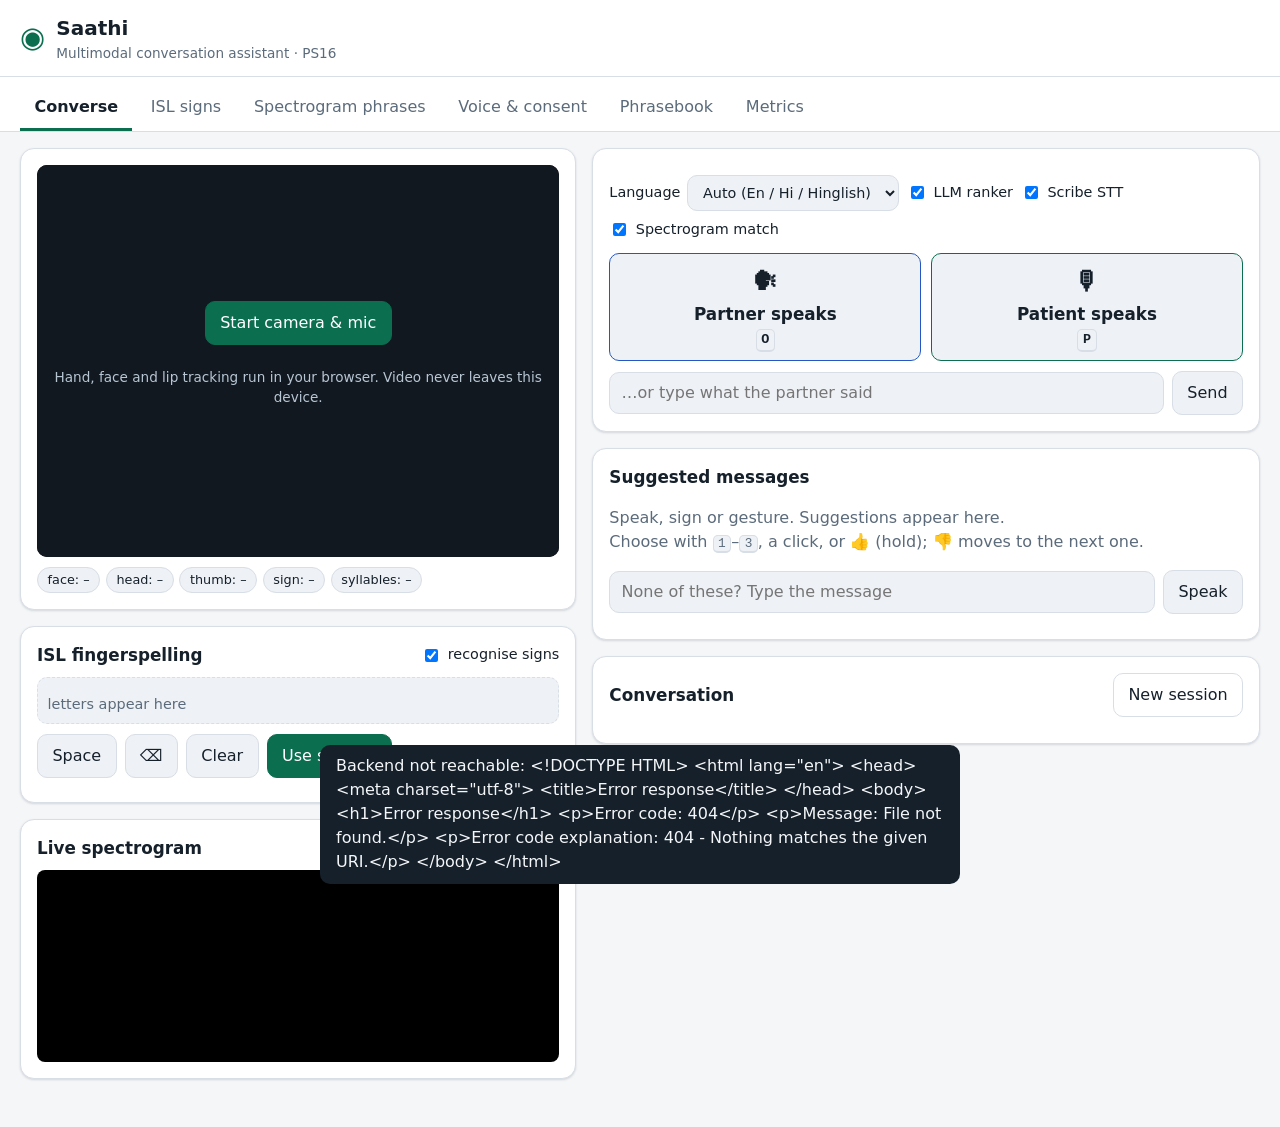
==== frontend/index.html @ 694f5df3 "Saathi: PS16 multimodal conversation assistant prototype FastAPI backend (Scribe STT, spectrogram DT" ====
<!doctype html>
<html lang="en">
<head>
  <meta charset="utf-8">
  <meta name="viewport" content="width=device-width, initial-scale=1">
  <title>Saathi Voice Assistant</title>
  <link rel="stylesheet" href="styles.css">
</head>
<body>
<header class="topbar">
  <div class="brand">
    <span class="logo" aria-hidden="true">◉</span>
    <div>
      <h1>Saathi</h1>
      <p class="sub">Multimodal conversation assistant · PS16</p>
    </div>
  </div>
  <div class="status" id="status" aria-live="polite"></div>
</header>

<nav class="tabs" role="tablist">
  <button role="tab" data-tab="converse" class="active">Converse</button>
  <button role="tab" data-tab="signs">ISL signs</button>
  <button role="tab" data-tab="spectro">Spectrogram phrases</button>
  <button role="tab" data-tab="voice">Voice &amp; consent</button>
  <button role="tab" data-tab="phrases">Phrasebook</button>
  <button role="tab" data-tab="metrics">Metrics</button>
</nav>

<main>
  <!-- ============================== CONVERSE -->
  <section id="tab-converse" class="tab active">
    <div class="grid-converse">
      <div class="col">
        <div class="card camera-card">
          <div class="camera-wrap">
            <video id="video" playsinline muted></video>
            <canvas id="overlay"></canvas>
            <div class="camera-off" id="cameraOff">
              <button id="startCamera" class="btn primary">Start camera &amp; mic</button>
              <p class="hint">Hand, face and lip tracking run in your browser. Video never leaves this device.</p>
            </div>
          </div>
          <div class="cue-row" id="cueRow">
            <span class="chip" id="cueExpr">face: –</span>
            <span class="chip" id="cueHead">head: –</span>
            <span class="chip" id="cueThumb">thumb: –</span>
            <span class="chip" id="cueSign">sign: –</span>
            <span class="chip" id="cueSyl">syllables: –</span>
          </div>
        </div>

        <div class="card">
          <div class="card-head">
            <h3>ISL fingerspelling</h3>
            <label class="switch"><input type="checkbox" id="signEnabled" checked> recognise signs</label>
          </div>
          <div class="spell" id="spellBuffer" aria-live="polite"></div>
          <div class="row wrap">
            <button class="btn" id="spellSpace">Space</button>
            <button class="btn" id="spellBack">⌫</button>
            <button class="btn" id="spellClear">Clear</button>
            <button class="btn primary" id="spellSend">Use signs →</button>
          </div>
          <div class="chips" id="signPhrases"></div>
        </div>

        <div class="card">
          <div class="card-head"><h3>Live spectrogram</h3><span class="hint">short-time FFT of the microphone</span></div>
          <canvas id="liveSpec" class="spec" height="110"></canvas>
          <div class="spec-compare" id="specCompare" hidden>
            <div><span class="hint">this utterance</span><canvas id="specInput" class="spec small" height="70"></canvas></div>
            <div><span class="hint" id="specMatchLabel">best template</span><canvas id="specMatch" class="spec small" height="70"></canvas></div>
          </div>
        </div>
      </div>

      <div class="col">
        <div class="card controls">
          <div class="row wrap">
            <label>Language
              <select id="language">
                <option value="auto">Auto (En / Hi / Hinglish)</option>
                <option value="eng">English</option>
                <option value="hin">Hindi</option>
              </select>
            </label>
            <label class="switch"><input type="checkbox" id="useLLM" checked> LLM ranker</label>
            <label class="switch"><input type="checkbox" id="useScribe" checked> Scribe STT</label>
            <label class="switch"><input type="checkbox" id="useSpectro" checked> Spectrogram match</label>
          </div>
          <div class="talk-buttons">
            <button class="btn talk partner" id="partnerBtn" aria-pressed="false">
              <span class="big">🗣</span> Partner speaks <kbd>O</kbd></button>
            <button class="btn talk patient" id="patientBtn" aria-pressed="false">
              <span class="big">🎙</span> Patient speaks <kbd>P</kbd></button>
          </div>
          <form class="row" id="partnerTextForm">
            <input id="partnerText" placeholder="…or type what the partner said" autocomplete="off">
            <button class="btn">Send</button>
          </form>
        </div>

        <div class="card">
          <div class="card-head">
            <h3>Suggested messages</h3>
            <span class="hint" id="rankerInfo"></span>
          </div>
          <div id="candidates" class="candidates" aria-live="polite">
            <p class="empty">Speak, sign or gesture. Suggestions appear here.<br>
              Choose with <kbd>1</kbd>–<kbd>3</kbd>, a click, or 👍 (hold); 👎 moves to the next one.</p>
          </div>
          <form class="row" id="customForm">
            <input id="customText" placeholder="None of these? Type the message" autocomplete="off">
            <button class="btn">Speak</button>
          </form>
          <div class="latency" id="latency"></div>
        </div>

        <div class="card">
          <div class="card-head"><h3>Conversation</h3><button class="btn ghost" id="newSession">New session</button></div>
          <ol class="chat" id="chat"></ol>
        </div>
      </div>
    </div>
  </section>

  <!-- ============================== SIGNS -->
  <section id="tab-signs" class="tab">
    <div class="grid-2">
      <div class="card">
        <h3>Train Indian Sign Language signs</h3>
        <p class="hint">Static ISL letters (A–Z) and digits, single phrase signs, and control signs
          (SPACE, DEL, SEND). Hold the sign steady in front of the camera; we capture about 40 frames of hand-landmark
          features. Record each sign 2–3 times, ideally with slightly different angles. Many ISL letters use both hands,
          and both are captured.</p>
        <div class="row wrap">
          <label>Type
            <select id="signKind">
              <option value="letter">Letter / digit</option>
              <option value="phrase">Phrase sign</option>
              <option value="control">Control (SPACE / DEL / SEND)</option>
            </select>
          </label>
          <label id="signLabelWrap">Sign <select id="signLabel"></select></label>
        </div>
        <div class="row">
          <button class="btn primary" id="recordSign">Record sign (3 s countdown)</button>
          <span id="signRecStatus" class="hint"></span>
        </div>
        <div class="live-pred">Live prediction: <strong id="livePred">–</strong></div>
        <p class="hint">The camera is shared with the Converse tab. Start it there first.</p>
      </div>
      <div class="card">
        <div class="card-head"><h3>Trained signs</h3><span class="hint" id="signCount"></span></div>
        <table class="table" id="signTable"><thead><tr><th>Sign</th><th>Type</th><th>Samples</th><th></th></tr></thead><tbody></tbody></table>
      </div>
    </div>
  </section>

  <!-- ============================== SPECTROGRAM PHRASES -->
  <section id="tab-spectro" class="tab">
    <div class="grid-2">
      <div class="card">
        <h3>Enroll the patient's own pronunciations</h3>
        <p class="hint">Each recording becomes a spectrogram template (log-mel to MFCC). Live speech is matched with
          dynamic time warping, which works even when speech is slurred, provided it is <em>consistent</em>. Record each
          phrase 3 times. This runs locally and costs no ElevenLabs credits.</p>
        <label>Phrase <select id="tmplPhrase"></select></label>
        <div class="row">
          <button class="btn primary" id="tmplRecord" aria-pressed="false">● Record</button>
          <button class="btn" id="tmplTest" aria-pressed="false">Test match</button>
        </div>
        <canvas id="tmplSpec" class="spec" height="90"></canvas>
        <div id="tmplResult" class="hint"></div>
      </div>
      <div class="card">
        <h3>Templates</h3>
        <table class="table" id="tmplTable"><thead><tr><th>Phrase</th><th>Lang</th><th>Recordings</th></tr></thead><tbody></tbody></table>
      </div>
    </div>
  </section>

  <!-- ============================== VOICE & CONSENT -->
  <section id="tab-voice" class="tab">
    <div class="grid-2">
      <div class="card">
        <h3>Voice</h3>
        <p>Current voice: <code id="currentVoice">–</code></p>
        <div id="voiceList"></div>
        <h4>Design a voice (no recordings needed, works on the free tier)</h4>
        <form id="designForm" class="stack">
          <textarea id="designDesc" rows="3" placeholder="e.g. Warm, calm Indian English male voice, late 50s, slightly slow pace, gentle tone"></textarea>
          <button class="btn primary">Generate previews</button>
        </form>
        <div id="designPreviews" class="stack"></div>
      </div>
      <div class="card">
        <h3>Consent for voice cloning</h3>
        <p class="hint">Cloning needs an active consent record from the voice owner or their guardian. Revoking consent
          deletes the cloned voice and its cached audio. Instant voice cloning needs a paid ElevenLabs plan.</p>
        <form id="consentForm" class="stack">
          <input id="cOwner" placeholder="Voice owner (whose voice)" required>
          <input id="cSigner" placeholder="Signer's full name" required>
          <select id="cRel">
            <option value="self">Signer is the voice owner</option>
            <option value="guardian">Guardian</option>
            <option value="legal representative">Legal representative</option>
            <option value="caregiver">Caregiver</option>
          </select>
          <input id="cPurpose" value="assistive communication in this app" required>
          <blockquote id="cStatement" class="statement"></blockquote>
          <input id="cSignature" placeholder="Type your full name to sign" required>
          <label class="switch"><input type="checkbox" id="cAgree"> I have read and agree to the statement above</label>
          <button class="btn primary">Record consent</button>
        </form>
        <h4>Consent records</h4>
        <div id="consentList"></div>
        <h4>Clone a consented voice</h4>
        <form id="cloneForm" class="stack">
          <select id="cloneConsent"></select>
          <input id="cloneName" placeholder="Voice name" required>
          <input id="cloneFiles" type="file" accept="audio/*" multiple required>
          <button class="btn">Clone voice</button>
        </form>
        <h4>Audit log</h4>
        <ol class="audit" id="auditLog"></ol>
      </div>
    </div>
  </section>

  <!-- ============================== PHRASEBOOK -->
  <section id="tab-phrases" class="tab">
    <div class="card">
      <div class="card-head">
        <h3>Phrasebook</h3>
        <button class="btn" id="precache">Pre-generate audio for all phrases</button>
      </div>
      <p class="hint" id="precacheInfo">Audio is generated once per phrase and voice, then stored in the database. Replays cost no credits.</p>
      <form id="phraseForm" class="row wrap">
        <input id="pText" placeholder="Phrase text" required>
        <select id="pLang"><option value="en">English</option><option value="hi">Hindi</option><option value="mixed">Hinglish</option></select>
        <input id="pCat" placeholder="category" value="general">
        <input id="pAliases" placeholder="aliases, comma separated">
        <input id="pKeywords" placeholder="context keywords, comma separated">
        <label class="switch"><input type="checkbox" id="pEmergency"> emergency</label>
        <button class="btn primary">Add</button>
      </form>
      <table class="table" id="phraseTable"><thead><tr><th>Phrase</th><th>Lang</th><th>Category</th><th>Used</th><th></th></tr></thead><tbody></tbody></table>
    </div>
  </section>

  <!-- ============================== METRICS -->
  <section id="tab-metrics" class="tab">
    <div class="grid-2">
      <div class="card"><h3>Latency (ms)</h3><div id="mLatency"></div><p class="hint">Target: under 2000 ms from the end of speech to audio.</p></div>
      <div class="card"><h3>Confirmation effort</h3><div id="mEffort"></div></div>
      <div class="card"><h3>Cache</h3><div id="mCache"></div></div>
      <div class="card"><h3>ElevenLabs usage (last 30 days)</h3><div id="mCredits"></div>
        <p class="hint">Free tier: about 10k credits a month and 2 concurrent requests. Check current numbers on the ElevenLabs pricing page.</p></div>
    </div>
  </section>
</main>

<div class="toast" id="toast" role="status"></div>
<script type="module" src="js/app.js"></script>
</body>
</html>
---- frontend/styles.css ----
:root {
  --bg: #f4f6f8;
  --surface: #ffffff;
  --surface-2: #eef1f5;
  --text: #15202b;
  --muted: #5b6b7b;
  --border: #d8dee6;
  --accent: #0b6e4f;
  --accent-2: #12916a;
  --partner: #2457c5;
  --patient: #0b6e4f;
  --danger: #b42318;
  --warn: #b54708;
  --focus: #f5b301;
  --radius: 14px;
  --shadow: 0 1px 2px rgba(16, 24, 40, .06), 0 1px 3px rgba(16, 24, 40, .08);
}
@media (prefers-color-scheme: dark) {
  :root {
    --bg: #0f141a; --surface: #171e26; --surface-2: #1f2832; --text: #e7edf3; --muted: #9aabbc;
    --border: #2b3643; --accent: #34c38f; --accent-2: #4ad6a3; --partner: #6d9bff; --patient: #34c38f;
    --danger: #ff6b5e; --warn: #f7a145; --shadow: none;
  }
}
* { box-sizing: border-box; }
[hidden] { display: none !important; }
body {
  margin: 0; background: var(--bg); color: var(--text);
  font: 16px/1.5 system-ui, -apple-system, "Segoe UI", Roboto, "Noto Sans", "Noto Sans Devanagari", sans-serif;
}
h1, h3, h4 { margin: 0; }
h3 { font-size: 1.05rem; }
h4 { margin: 1.2rem 0 .5rem; font-size: .95rem; }
code { font-size: .85em; }
kbd { border: 1px solid var(--border); border-bottom-width: 2px; border-radius: 5px; padding: 0 .35em; font-size: .8em; background: var(--surface-2); }
:focus-visible { outline: 3px solid var(--focus); outline-offset: 2px; }

.topbar { display: flex; justify-content: space-between; align-items: center; gap: 1rem; padding: .8rem 1.25rem;
  background: var(--surface); border-bottom: 1px solid var(--border); flex-wrap: wrap; }
.brand { display: flex; gap: .7rem; align-items: center; }
.logo { font-size: 1.8rem; color: var(--accent); }
.brand h1 { font-size: 1.25rem; }
.sub { margin: 0; color: var(--muted); font-size: .85rem; }
.status { display: flex; gap: .4rem; flex-wrap: wrap; }

.tabs { display: flex; gap: .25rem; padding: .5rem 1.25rem 0; overflow-x: auto; background: var(--surface); border-bottom: 1px solid var(--border); }
.tabs button { border: 0; background: none; color: var(--muted); padding: .6rem .9rem; font: inherit; cursor: pointer;
  border-bottom: 3px solid transparent; white-space: nowrap; }
.tabs button.active { color: var(--text); border-bottom-color: var(--accent); font-weight: 600; }

main { padding: 1rem 1.25rem 3rem; max-width: 1400px; margin: 0 auto; }
.tab { display: none; }
.tab.active { display: block; }
.grid-converse { display: grid; grid-template-columns: minmax(0, 5fr) minmax(0, 6fr); gap: 1rem; }
.grid-2 { display: grid; grid-template-columns: repeat(2, minmax(0, 1fr)); gap: 1rem; }
@media (max-width: 900px) { .grid-converse, .grid-2 { grid-template-columns: 1fr; } }
.col { display: flex; flex-direction: column; gap: 1rem; min-width: 0; }

.card { background: var(--surface); border: 1px solid var(--border); border-radius: var(--radius); padding: 1rem; box-shadow: var(--shadow); }
.card-head { display: flex; justify-content: space-between; align-items: center; gap: .5rem; margin-bottom: .6rem; flex-wrap: wrap; }
.hint { color: var(--muted); font-size: .85rem; }
.row { display: flex; gap: .5rem; align-items: center; margin-top: .6rem; }
.row.wrap { flex-wrap: wrap; }
.stack { display: flex; flex-direction: column; gap: .5rem; }
label { display: inline-flex; gap: .4rem; align-items: center; font-size: .9rem; }

input, select, textarea { font: inherit; color: var(--text); background: var(--surface-2); border: 1px solid var(--border);
  border-radius: 10px; padding: .5rem .7rem; min-width: 0; }
.row input { flex: 1; }
textarea { width: 100%; resize: vertical; }

.btn { font: inherit; border: 1px solid var(--border); background: var(--surface-2); color: var(--text); border-radius: 10px;
  padding: .5rem .9rem; cursor: pointer; min-height: 44px; }
.btn:hover { filter: brightness(.97); }
.btn.primary { background: var(--accent); border-color: var(--accent); color: #fff; }
.btn.ghost { background: none; }
.btn.danger { color: var(--danger); }
.btn[disabled] { opacity: .5; cursor: not-allowed; }
.btn[aria-pressed="true"] { outline: 3px solid var(--danger); animation: pulse 1.2s infinite; }
@keyframes pulse { 50% { outline-color: transparent; } }

.chip { display: inline-flex; align-items: center; gap: .3rem; font-size: .8rem; padding: .15rem .6rem; border-radius: 999px;
  background: var(--surface-2); border: 1px solid var(--border); white-space: nowrap; }
.chip.on { background: color-mix(in srgb, var(--accent) 18%, transparent); border-color: var(--accent); }
.chip.off { color: var(--warn); border-color: var(--warn); }
.chip.danger { color: var(--danger); border-color: var(--danger); }
.chips { display: flex; gap: .35rem; flex-wrap: wrap; margin-top: .5rem; }

.camera-wrap { position: relative; aspect-ratio: 4 / 3; background: #000; border-radius: 10px; overflow: hidden; }
.camera-wrap video, .camera-wrap canvas { position: absolute; inset: 0; width: 100%; height: 100%; object-fit: cover; transform: scaleX(-1); }
.camera-off { position: absolute; inset: 0; display: flex; flex-direction: column; align-items: center; justify-content: center;
  gap: .5rem; padding: 1rem; text-align: center; color: #dfe7ef; background: #111820; }
.camera-off .hint { color: #b8c6d4; }
.cue-row { display: flex; gap: .35rem; flex-wrap: wrap; margin-top: .6rem; }

.spell { min-height: 2.6rem; font-size: 1.6rem; letter-spacing: .15em; font-weight: 600; padding: .2rem .6rem;
  border-radius: 10px; background: var(--surface-2); border: 1px dashed var(--border); word-break: break-all; }
.spell:empty::before { content: "letters appear here"; letter-spacing: normal; font-size: .9rem; font-weight: 400; color: var(--muted); }

.spec { width: 100%; background: #000; border-radius: 8px; display: block; }
.spec.small { height: 70px; }
.spec-compare { display: grid; grid-template-columns: 1fr 1fr; gap: .5rem; margin-top: .5rem; }

.talk-buttons { display: grid; grid-template-columns: 1fr 1fr; gap: .6rem; margin-top: .8rem; }
.btn.talk { min-height: 84px; font-size: 1.05rem; font-weight: 600; display: flex; flex-direction: column; align-items: center; justify-content: center; gap: .1rem; }
.btn.talk .big { font-size: 1.6rem; }
.btn.talk.partner { border-color: var(--partner); }
.btn.talk.patient { border-color: var(--patient); }

.candidates { display: flex; flex-direction: column; gap: .6rem; }
.cand { text-align: left; width: 100%; display: grid; grid-template-columns: auto 1fr auto; gap: .3rem .8rem; align-items: center;
  padding: .9rem 1rem; border-radius: 12px; border: 2px solid var(--border); background: var(--surface-2); cursor: pointer; font: inherit; color: var(--text); }
.cand.selected { border-color: var(--accent); background: color-mix(in srgb, var(--accent) 12%, var(--surface)); }
.cand .num { font-weight: 700; font-size: 1.1rem; color: var(--muted); }
.cand .text { font-size: 1.25rem; font-weight: 600; }
.cand .conf { font-variant-numeric: tabular-nums; color: var(--muted); }
.cand .meta { grid-column: 2 / 4; display: flex; gap: .3rem; flex-wrap: wrap; }
.cand .bar { grid-column: 1 / 4; height: 4px; border-radius: 4px; background: var(--border); overflow: hidden; }
.cand .bar i { display: block; height: 100%; background: var(--accent); }
.cand .why { grid-column: 2 / 4; font-size: .8rem; color: var(--muted); }
.cand.emergency { border-color: var(--danger); }
.empty { color: var(--muted); margin: .4rem 0; }
.latency { display: flex; gap: .35rem; flex-wrap: wrap; margin-top: .6rem; font-variant-numeric: tabular-nums; }

.chat { list-style: none; padding: 0; margin: 0; display: flex; flex-direction: column; gap: .4rem; max-height: 320px; overflow-y: auto; }
.chat li { padding: .5rem .8rem; border-radius: 12px; max-width: 85%; }
.chat li.partner { background: color-mix(in srgb, var(--partner) 14%, var(--surface)); align-self: flex-start; }
.chat li.patient { background: color-mix(in srgb, var(--patient) 16%, var(--surface)); align-self: flex-end; }
.chat li small { display: block; color: var(--muted); font-size: .75rem; }

.table { width: 100%; border-collapse: collapse; font-size: .9rem; margin-top: .6rem; }
.table th, .table td { text-align: left; padding: .4rem .5rem; border-bottom: 1px solid var(--border); }
.table th { color: var(--muted); font-weight: 600; }
.table-wrap { overflow-x: auto; }
.live-pred { margin-top: .8rem; font-size: 1.1rem; }
.statement { margin: 0; padding: .6rem .8rem; border-left: 4px solid var(--accent); background: var(--surface-2); border-radius: 6px; font-size: .9rem; }
.audit { font-size: .8rem; color: var(--muted); padding-left: 1.2rem; max-height: 200px; overflow-y: auto; }
.kv { display: grid; grid-template-columns: auto 1fr; gap: .2rem 1rem; font-variant-numeric: tabular-nums; }
.kv dt { color: var(--muted); }
.kv dd { margin: 0; }
.voice-item { display: flex; justify-content: space-between; align-items: center; gap: .5rem; padding: .4rem 0; border-bottom: 1px solid var(--border); }

.toast { position: fixed; bottom: 1rem; left: 50%; transform: translateX(-50%) translateY(150%); background: var(--text); color: var(--bg);
  padding: .6rem 1rem; border-radius: 10px; transition: transform .25s; max-width: calc(100% - 2rem); z-index: 10; }
.toast.show { transform: translateX(-50%) translateY(0); }
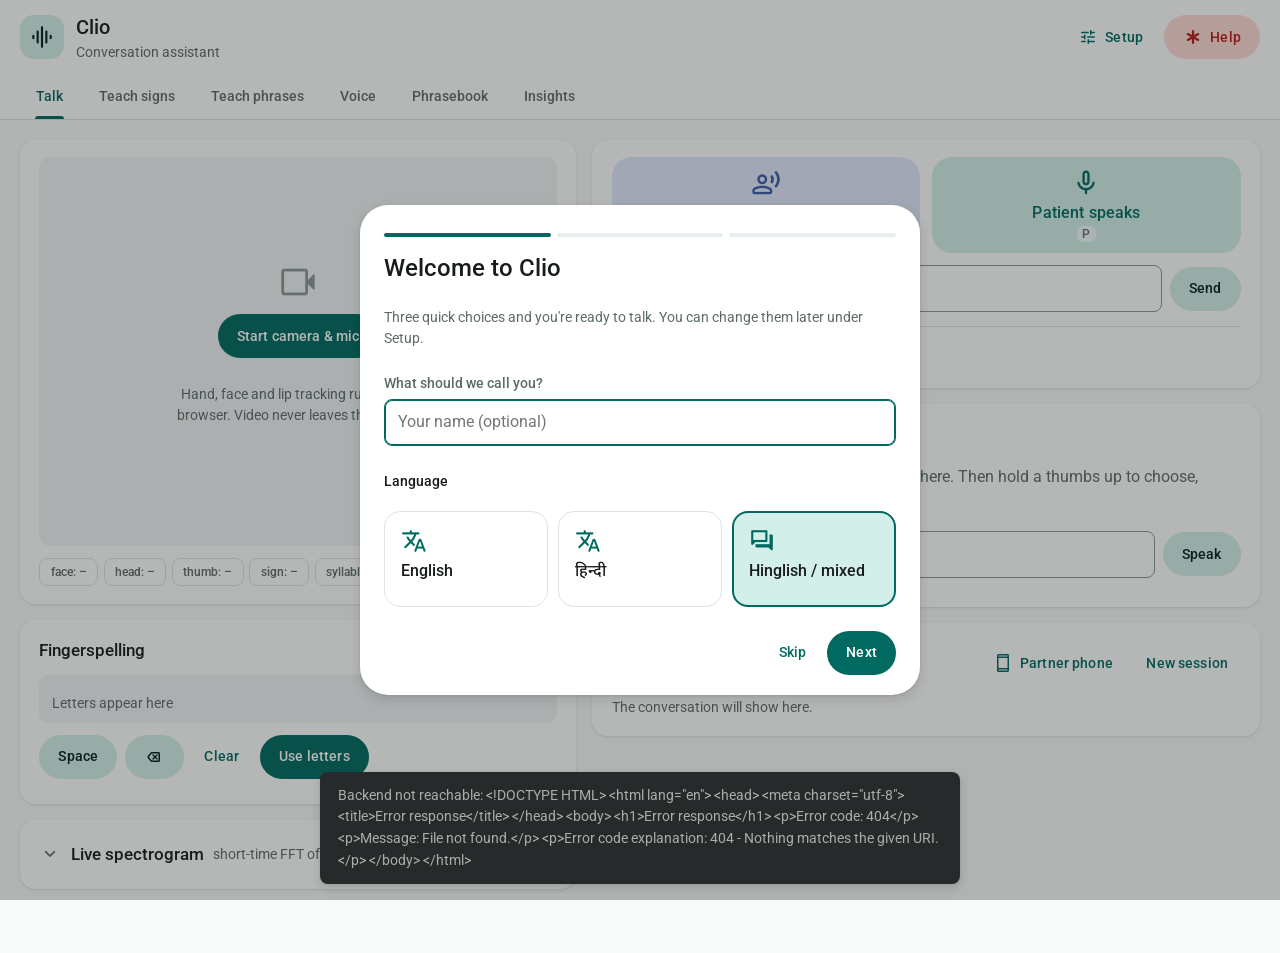
==== commit d2296571: "Rename Saathi to Clio; add free-tier budget, setup wizard and new features - ElevenLabs key pool wit" ====
--- a/frontend/index.html
+++ b/frontend/index.html
@@ -3,32 +3,40 @@
 <head>
   <meta charset="utf-8">
   <meta name="viewport" content="width=device-width, initial-scale=1">
-  <title>Saathi Voice Assistant</title>
+  <title>Clio Voice Assistant</title>
+  <link rel="preconnect" href="https://fonts.googleapis.com">
+  <link rel="preconnect" href="https://fonts.gstatic.com" crossorigin>
+  <link rel="stylesheet" href="https://fonts.googleapis.com/css2?family=Roboto:wght@400;500;700&family=Noto+Sans+Devanagari:wght@400;500;700&display=swap">
+  <link rel="stylesheet" href="https://fonts.googleapis.com/css2?family=Material+Symbols+Rounded:opsz,wght,FILL,GRAD@24,400,0,0&display=block">
   <link rel="stylesheet" href="styles.css">
 </head>
 <body>
 <header class="topbar">
   <div class="brand">
-    <span class="logo" aria-hidden="true">◉</span>
+    <span class="logo icon" aria-hidden="true">graphic_eq</span>
     <div>
-      <h1>Saathi</h1>
-      <p class="sub">Multimodal conversation assistant · PS16</p>
+      <h1>Clio</h1>
+      <p class="sub" id="greeting">Conversation assistant</p>
     </div>
   </div>
-  <div class="status" id="status" aria-live="polite"></div>
+  <div class="topbar-actions">
+    <div class="status" id="status" aria-live="polite"></div>
+    <button class="btn text" id="openSetup"><span class="icon" aria-hidden="true">tune</span>Setup</button>
+    <button class="btn help" id="helpBtn"><span class="icon" aria-hidden="true">emergency</span>Help</button>
+  </div>
 </header>
 
 <nav class="tabs" role="tablist">
-  <button role="tab" data-tab="converse" class="active">Converse</button>
-  <button role="tab" data-tab="signs">ISL signs</button>
-  <button role="tab" data-tab="spectro">Spectrogram phrases</button>
-  <button role="tab" data-tab="voice">Voice &amp; consent</button>
+  <button role="tab" data-tab="converse" class="active">Talk</button>
+  <button role="tab" data-tab="signs">Teach signs</button>
+  <button role="tab" data-tab="spectro">Teach phrases</button>
+  <button role="tab" data-tab="voice">Voice</button>
   <button role="tab" data-tab="phrases">Phrasebook</button>
-  <button role="tab" data-tab="metrics">Metrics</button>
+  <button role="tab" data-tab="metrics">Insights</button>
 </nav>
 
 <main>
-  <!-- ============================== CONVERSE -->
+  <!-- ============================== TALK -->
   <section id="tab-converse" class="tab active">
     <div class="grid-converse">
       <div class="col">
@@ -37,7 +45,8 @@
             <video id="video" playsinline muted></video>
             <canvas id="overlay"></canvas>
             <div class="camera-off" id="cameraOff">
-              <button id="startCamera" class="btn primary">Start camera &amp; mic</button>
+              <span class="icon xl" aria-hidden="true">videocam</span>
+              <button id="startCamera" class="btn filled">Start camera &amp; mic</button>
               <p class="hint">Hand, face and lip tracking run in your browser. Video never leaves this device.</p>
             </div>
           </div>
@@ -52,53 +61,58 @@
 
         <div class="card">
           <div class="card-head">
-            <h3>ISL fingerspelling</h3>
-            <label class="switch"><input type="checkbox" id="signEnabled" checked> recognise signs</label>
+            <h3>Fingerspelling</h3>
+            <label class="switch"><input type="checkbox" id="signEnabled" checked> Recognise signs</label>
           </div>
           <div class="spell" id="spellBuffer" aria-live="polite"></div>
           <div class="row wrap">
-            <button class="btn" id="spellSpace">Space</button>
-            <button class="btn" id="spellBack">⌫</button>
-            <button class="btn" id="spellClear">Clear</button>
-            <button class="btn primary" id="spellSend">Use signs →</button>
+            <button class="btn tonal" id="spellSpace">Space</button>
+            <button class="btn tonal" id="spellBack" aria-label="Delete last letter"><span class="icon" aria-hidden="true">backspace</span></button>
+            <button class="btn text" id="spellClear">Clear</button>
+            <button class="btn filled" id="spellSend">Use letters</button>
           </div>
           <div class="chips" id="signPhrases"></div>
         </div>
 
-        <div class="card">
-          <div class="card-head"><h3>Live spectrogram</h3><span class="hint">short-time FFT of the microphone</span></div>
+        <details class="card fold">
+          <summary><h3>Live spectrogram</h3><span class="hint">short-time FFT of the microphone</span></summary>
           <canvas id="liveSpec" class="spec" height="110"></canvas>
           <div class="spec-compare" id="specCompare" hidden>
             <div><span class="hint">this utterance</span><canvas id="specInput" class="spec small" height="70"></canvas></div>
             <div><span class="hint" id="specMatchLabel">best template</span><canvas id="specMatch" class="spec small" height="70"></canvas></div>
           </div>
-        </div>
+        </details>
       </div>
 
       <div class="col">
         <div class="card controls">
-          <div class="row wrap">
-            <label>Language
-              <select id="language">
-                <option value="auto">Auto (En / Hi / Hinglish)</option>
-                <option value="eng">English</option>
-                <option value="hin">Hindi</option>
-              </select>
-            </label>
-            <label class="switch"><input type="checkbox" id="useLLM" checked> LLM ranker</label>
-            <label class="switch"><input type="checkbox" id="useScribe" checked> Scribe STT</label>
-            <label class="switch"><input type="checkbox" id="useSpectro" checked> Spectrogram match</label>
-          </div>
           <div class="talk-buttons">
             <button class="btn talk partner" id="partnerBtn" aria-pressed="false">
-              <span class="big">🗣</span> Partner speaks <kbd>O</kbd></button>
+              <span class="icon big" aria-hidden="true">record_voice_over</span>Partner speaks <kbd>O</kbd></button>
             <button class="btn talk patient" id="patientBtn" aria-pressed="false">
-              <span class="big">🎙</span> Patient speaks <kbd>P</kbd></button>
+              <span class="icon big" aria-hidden="true">mic</span>Patient speaks <kbd>P</kbd></button>
           </div>
           <form class="row" id="partnerTextForm">
-            <input id="partnerText" placeholder="…or type what the partner said" autocomplete="off">
-            <button class="btn">Send</button>
+            <input id="partnerText" placeholder="Or type what the partner said" autocomplete="off" aria-label="Partner's words">
+            <button class="btn tonal">Send</button>
           </form>
+          <details class="advanced">
+            <summary>Options</summary>
+            <div class="row wrap">
+              <label>Language
+                <select id="language">
+                  <option value="auto">Auto (En / Hi / Hinglish)</option>
+                  <option value="eng">English</option>
+                  <option value="hin">Hindi</option>
+                </select>
+              </label>
+              <label class="switch"><input type="checkbox" id="useLLM" checked> LLM ranker</label>
+              <label class="switch"><input type="checkbox" id="useScribe" checked> Scribe STT</label>
+              <label class="switch"><input type="checkbox" id="useSpectro" checked> Spectrogram match</label>
+              <label class="switch"><input type="checkbox" id="emergencyGestures" checked> Emergency gestures</label>
+            </div>
+            <p class="hint">Emergency gestures: hold an open palm to the camera for 2.5 s, or raise your eyebrows twice quickly.</p>
+          </details>
         </div>
 
         <div class="card">
@@ -107,18 +121,22 @@
             <span class="hint" id="rankerInfo"></span>
           </div>
           <div id="candidates" class="candidates" aria-live="polite">
-            <p class="empty">Speak, sign or gesture. Suggestions appear here.<br>
-              Choose with <kbd>1</kbd>–<kbd>3</kbd>, a click, or 👍 (hold); 👎 moves to the next one.</p>
+            <p class="empty" id="emptyHint">Speak, sign or gesture. Suggestions appear here.</p>
           </div>
           <form class="row" id="customForm">
-            <input id="customText" placeholder="None of these? Type the message" autocomplete="off">
-            <button class="btn">Speak</button>
+            <input id="customText" placeholder="None of these? Type the message" autocomplete="off" aria-label="Custom message">
+            <button class="btn tonal">Speak</button>
           </form>
           <div class="latency" id="latency"></div>
         </div>
 
         <div class="card">
-          <div class="card-head"><h3>Conversation</h3><button class="btn ghost" id="newSession">New session</button></div>
+          <div class="card-head"><h3>Conversation</h3>
+            <div class="row" style="margin:0">
+              <button class="btn text" id="partnerPhone"><span class="icon" aria-hidden="true">smartphone</span>Partner phone</button>
+              <button class="btn text" id="newSession">New session</button>
+            </div>
+          </div>
           <ol class="chat" id="chat"></ol>
         </div>
       </div>
@@ -129,11 +147,9 @@
   <section id="tab-signs" class="tab">
     <div class="grid-2">
       <div class="card">
-        <h3>Train Indian Sign Language signs</h3>
-        <p class="hint">Static ISL letters (A–Z) and digits, single phrase signs, and control signs
-          (SPACE, DEL, SEND). Hold the sign steady in front of the camera; we capture about 40 frames of hand-landmark
-          features. Record each sign 2–3 times, ideally with slightly different angles. Many ISL letters use both hands,
-          and both are captured.</p>
+        <h3>Teach Indian Sign Language signs</h3>
+        <p class="hint">Hold a sign steady in front of the camera for about 3 seconds. Record each sign 2–3 times from
+          slightly different angles. Both hands are captured.</p>
         <div class="row wrap">
           <label>Type
             <select id="signKind">
@@ -145,15 +161,15 @@
           <label id="signLabelWrap">Sign <select id="signLabel"></select></label>
         </div>
         <div class="row">
-          <button class="btn primary" id="recordSign">Record sign (3 s countdown)</button>
+          <button class="btn filled" id="recordSign"><span class="icon" aria-hidden="true">back_hand</span>Record sign</button>
           <span id="signRecStatus" class="hint"></span>
         </div>
         <div class="live-pred">Live prediction: <strong id="livePred">–</strong></div>
-        <p class="hint">The camera is shared with the Converse tab. Start it there first.</p>
+        <p class="hint">Uses the camera from the Talk tab. Start it there first.</p>
       </div>
       <div class="card">
         <div class="card-head"><h3>Trained signs</h3><span class="hint" id="signCount"></span></div>
-        <table class="table" id="signTable"><thead><tr><th>Sign</th><th>Type</th><th>Samples</th><th></th></tr></thead><tbody></tbody></table>
+        <div class="table-wrap"><table class="table" id="signTable"><thead><tr><th>Sign</th><th>Type</th><th>Samples</th><th></th></tr></thead><tbody></tbody></table></div>
       </div>
     </div>
   </section>
@@ -162,21 +178,20 @@
   <section id="tab-spectro" class="tab">
     <div class="grid-2">
       <div class="card">
-        <h3>Enroll the patient's own pronunciations</h3>
-        <p class="hint">Each recording becomes a spectrogram template (log-mel to MFCC). Live speech is matched with
-          dynamic time warping, which works even when speech is slurred, provided it is <em>consistent</em>. Record each
-          phrase 3 times. This runs locally and costs no ElevenLabs credits.</p>
+        <h3>Teach Clio how you say a phrase</h3>
+        <p class="hint">Say each phrase 3 times in your own way. Clio compares later speech with these recordings, so
+          it works even when speech is slurred, as long as it is said the same way. Runs on this computer and uses no credits.</p>
         <label>Phrase <select id="tmplPhrase"></select></label>
         <div class="row">
-          <button class="btn primary" id="tmplRecord" aria-pressed="false">● Record</button>
-          <button class="btn" id="tmplTest" aria-pressed="false">Test match</button>
+          <button class="btn filled" id="tmplRecord" aria-pressed="false"><span class="icon" aria-hidden="true">fiber_manual_record</span>Record</button>
+          <button class="btn tonal" id="tmplTest" aria-pressed="false">Test match</button>
         </div>
         <canvas id="tmplSpec" class="spec" height="90"></canvas>
         <div id="tmplResult" class="hint"></div>
       </div>
       <div class="card">
-        <h3>Templates</h3>
-        <table class="table" id="tmplTable"><thead><tr><th>Phrase</th><th>Lang</th><th>Recordings</th></tr></thead><tbody></tbody></table>
+        <h3>Recorded phrases</h3>
+        <div class="table-wrap"><table class="table" id="tmplTable"><thead><tr><th>Phrase</th><th>Lang</th><th>Recordings</th></tr></thead><tbody></tbody></table></div>
       </div>
     </div>
   </section>
@@ -186,45 +201,61 @@
     <div class="grid-2">
       <div class="card">
         <h3>Voice</h3>
-        <p>Current voice: <code id="currentVoice">–</code></p>
+        <p class="hint">Current voice: <code id="currentVoice">–</code></p>
         <div id="voiceList"></div>
-        <h4>Design a voice (no recordings needed, works on the free tier)</h4>
+        <h4>Describe a new voice</h4>
+        <p class="hint">No recordings needed. Works on the ElevenLabs free tier.</p>
         <form id="designForm" class="stack">
-          <textarea id="designDesc" rows="3" placeholder="e.g. Warm, calm Indian English male voice, late 50s, slightly slow pace, gentle tone"></textarea>
-          <button class="btn primary">Generate previews</button>
+          <textarea id="designDesc" rows="3" placeholder="e.g. Warm, calm Indian English male voice, late 50s, slightly slow pace, gentle tone" aria-label="Voice description"></textarea>
+          <button class="btn filled">Create 3 previews</button>
         </form>
         <div id="designPreviews" class="stack"></div>
       </div>
-      <div class="card">
-        <h3>Consent for voice cloning</h3>
-        <p class="hint">Cloning needs an active consent record from the voice owner or their guardian. Revoking consent
-          deletes the cloned voice and its cached audio. Instant voice cloning needs a paid ElevenLabs plan.</p>
+      <div class="card" id="consentCard">
+        <h3>Use a real person's voice</h3>
+        <p class="hint">Copying someone's voice needs their consent, or a guardian's. You can withdraw it at any time,
+          which deletes the copied voice.</p>
         <form id="consentForm" class="stack">
-          <input id="cOwner" placeholder="Voice owner (whose voice)" required>
-          <input id="cSigner" placeholder="Signer's full name" required>
-          <select id="cRel">
-            <option value="self">Signer is the voice owner</option>
-            <option value="guardian">Guardian</option>
-            <option value="legal representative">Legal representative</option>
-            <option value="caregiver">Caregiver</option>
-          </select>
-          <input id="cPurpose" value="assistive communication in this app" required>
+          <label class="field">Whose voice is it?
+            <input id="cOwner" placeholder="Full name" required autocomplete="name">
+          </label>
+          <fieldset class="segmented" id="cWho">
+            <legend>Who is agreeing?</legend>
+            <label><input type="radio" name="cWho" value="self" checked><span>It's my own voice</span></label>
+            <label><input type="radio" name="cWho" value="other"><span>I'm family or a guardian</span></label>
+          </fieldset>
+          <div class="stack" id="cOtherFields" hidden>
+            <label class="field">Your full name
+              <input id="cSigner" placeholder="Your name">
+            </label>
+            <label class="field">You are their
+              <select id="cRel">
+                <option value="guardian">Guardian</option>
+                <option value="caregiver">Caregiver</option>
+                <option value="legal representative">Legal representative</option>
+              </select>
+            </label>
+          </div>
+          <input type="hidden" id="cPurpose" value="assistive communication in this app">
           <blockquote id="cStatement" class="statement"></blockquote>
-          <input id="cSignature" placeholder="Type your full name to sign" required>
-          <label class="switch"><input type="checkbox" id="cAgree"> I have read and agree to the statement above</label>
-          <button class="btn primary">Record consent</button>
+          <button class="btn filled"><span class="icon" aria-hidden="true">check</span>I agree</button>
         </form>
-        <h4>Consent records</h4>
+        <h4>Consents</h4>
         <div id="consentList"></div>
-        <h4>Clone a consented voice</h4>
-        <form id="cloneForm" class="stack">
-          <select id="cloneConsent"></select>
-          <input id="cloneName" placeholder="Voice name" required>
-          <input id="cloneFiles" type="file" accept="audio/*" multiple required>
-          <button class="btn">Clone voice</button>
-        </form>
-        <h4>Audit log</h4>
-        <ol class="audit" id="auditLog"></ol>
+        <details class="advanced">
+          <summary>Copy a voice from recordings</summary>
+          <p class="hint">Needs a paid ElevenLabs plan and an active consent above.</p>
+          <form id="cloneForm" class="stack">
+            <select id="cloneConsent" aria-label="Consent"></select>
+            <input id="cloneName" placeholder="Voice name" required aria-label="Voice name">
+            <input id="cloneFiles" type="file" accept="audio/*" multiple required aria-label="Recordings">
+            <button class="btn tonal">Copy voice</button>
+          </form>
+        </details>
+        <details class="advanced">
+          <summary>Audit log</summary>
+          <ol class="audit" id="auditLog"></ol>
+        </details>
       </div>
     </div>
   </section>
@@ -234,19 +265,19 @@
     <div class="card">
       <div class="card-head">
         <h3>Phrasebook</h3>
-        <button class="btn" id="precache">Pre-generate audio for all phrases</button>
+        <button class="btn tonal" id="precache"><span class="icon" aria-hidden="true">download</span>Prepare audio for all phrases</button>
       </div>
       <p class="hint" id="precacheInfo">Audio is generated once per phrase and voice, then stored in the database. Replays cost no credits.</p>
       <form id="phraseForm" class="row wrap">
-        <input id="pText" placeholder="Phrase text" required>
-        <select id="pLang"><option value="en">English</option><option value="hi">Hindi</option><option value="mixed">Hinglish</option></select>
-        <input id="pCat" placeholder="category" value="general">
-        <input id="pAliases" placeholder="aliases, comma separated">
-        <input id="pKeywords" placeholder="context keywords, comma separated">
+        <input id="pText" placeholder="Phrase text" required aria-label="Phrase text">
+        <select id="pLang" aria-label="Language"><option value="en">English</option><option value="hi">Hindi</option><option value="mixed">Hinglish</option></select>
+        <input id="pCat" placeholder="category" value="general" aria-label="Category">
+        <input id="pAliases" placeholder="aliases, comma separated" aria-label="Aliases">
+        <input id="pKeywords" placeholder="context keywords, comma separated" aria-label="Context keywords">
         <label class="switch"><input type="checkbox" id="pEmergency"> emergency</label>
-        <button class="btn primary">Add</button>
+        <button class="btn filled">Add</button>
       </form>
-      <table class="table" id="phraseTable"><thead><tr><th>Phrase</th><th>Lang</th><th>Category</th><th>Used</th><th></th></tr></thead><tbody></tbody></table>
+      <div class="table-wrap"><table class="table" id="phraseTable"><thead><tr><th>Phrase</th><th>Lang</th><th>Category</th><th>Used</th><th></th></tr></thead><tbody></tbody></table></div>
     </div>
   </section>
 
@@ -262,6 +293,77 @@
   </section>
 </main>
 
+<!-- ============================== FIRST-RUN SETUP (3 steps) -->
+<dialog id="setup" aria-labelledby="setupTitle">
+  <form method="dialog" id="setupForm">
+    <div class="steps" aria-hidden="true"><i class="on"></i><i></i><i></i></div>
+
+    <div class="step" data-step="0">
+      <h2 id="setupTitle">Welcome to Clio</h2>
+      <p class="hint">Three quick choices and you're ready to talk. You can change them later under Setup.</p>
+      <label class="field">What should we call you?
+        <input id="sName" placeholder="Your name (optional)" autocomplete="given-name">
+      </label>
+      <p class="label">Language</p>
+      <div class="tiles" role="radiogroup" aria-label="Language">
+        <label class="tile"><input type="radio" name="sLang" value="eng"><span class="icon" aria-hidden="true">translate</span><b>English</b></label>
+        <label class="tile"><input type="radio" name="sLang" value="hin"><span class="icon" aria-hidden="true">translate</span><b lang="hi">हिन्दी</b></label>
+        <label class="tile"><input type="radio" name="sLang" value="auto" checked><span class="icon" aria-hidden="true">forum</span><b>Hinglish / mixed</b></label>
+      </div>
+    </div>
+
+    <div class="step" data-step="1" hidden>
+      <h2>How will you say “yes”?</h2>
+      <p class="hint">Pick the movement that is easiest for you. It picks the highlighted suggestion.</p>
+      <div class="tiles" role="radiogroup" aria-label="Yes signal">
+        <label class="tile"><input type="radio" name="sYes" value="nod"><span class="icon" aria-hidden="true">face</span><b>Nod</b><small>Shake your head for the next one</small></label>
+        <label class="tile"><input type="radio" name="sYes" value="thumbs" checked><span class="icon" aria-hidden="true">thumb_up</span><b>Thumbs up</b><small>Thumbs down for the next one</small></label>
+        <label class="tile"><input type="radio" name="sYes" value="tap"><span class="icon" aria-hidden="true">touch_app</span><b>Tap or key</b><small>Click, Enter or a switch</small></label>
+        <label class="tile"><input type="radio" name="sYes" value="scan"><span class="icon" aria-hidden="true">switch_access</span><b>Auto-scan</b><small>The highlight moves by itself; press Space or a switch to pick</small></label>
+      </div>
+    </div>
+
+    <div class="step" data-step="2" hidden>
+      <h2>Choose a voice</h2>
+      <p class="hint">This is the voice Clio speaks with.</p>
+      <div class="tiles" role="radiogroup" aria-label="Voice">
+        <label class="tile"><input type="radio" name="sVoice" value="default" checked><span class="icon" aria-hidden="true">volume_up</span><b>Ready-made voice</b><small>Start right away</small></label>
+        <label class="tile"><input type="radio" name="sVoice" value="design"><span class="icon" aria-hidden="true">auto_awesome</span><b>Describe a voice</b><small>Age, accent, warmth</small></label>
+        <label class="tile"><input type="radio" name="sVoice" value="own"><span class="icon" aria-hidden="true">verified_user</span><b>My own voice</b><small>From recordings, with consent</small></label>
+      </div>
+    </div>
+
+    <div class="dialog-actions">
+      <button type="button" class="btn text" id="setupBack" hidden>Back</button>
+      <span class="spacer"></span>
+      <button type="button" class="btn text" id="setupSkip">Skip</button>
+      <button type="button" class="btn filled" id="setupNext">Next</button>
+    </div>
+  </form>
+</dialog>
+
+<!-- ============================== PARTNER PHONE -->
+<dialog id="partnerDialog" aria-labelledby="partnerTitle">
+  <div class="stack" style="padding:1.5rem">
+    <h2 id="partnerTitle">Partner's phone</h2>
+    <p class="hint">The partner scans this code. Their phone becomes a second microphone, and shows large captions of what
+      the patient says. Both devices must be on the same Wi-Fi.</p>
+    <div id="partnerQr" class="qr"></div>
+    <code id="partnerUrl" class="url"></code>
+    <p class="hint" id="partnerNote"></p>
+    <div class="dialog-actions"><span class="spacer"></span>
+      <button class="btn text" id="copyPartnerUrl">Copy link</button>
+      <button class="btn filled" id="closePartner">Done</button></div>
+  </div>
+</dialog>
+
+<!-- ============================== EMERGENCY -->
+<div class="emergency-screen" id="emergency" role="alertdialog" aria-labelledby="emergencyText" hidden>
+  <span class="icon" aria-hidden="true">emergency</span>
+  <p id="emergencyText">I need help now</p>
+  <button class="btn" id="emergencyDismiss">I'm OK now</button>
+</div>
+
 <div class="toast" id="toast" role="status"></div>
 <script type="module" src="js/app.js"></script>
 </body>
--- a/frontend/styles.css
+++ b/frontend/styles.css
@@ -1,145 +1,263 @@
+/* Clio: light, minimal Material 3 styling.
+   Tokens follow M3 roles (primary / container / surface / outline); one light scheme on purpose. */
 :root {
-  --bg: #f4f6f8;
+  --bg: #f8fafa;
   --surface: #ffffff;
-  --surface-2: #eef1f5;
-  --text: #15202b;
-  --muted: #5b6b7b;
-  --border: #d8dee6;
-  --accent: #0b6e4f;
-  --accent-2: #12916a;
-  --partner: #2457c5;
-  --patient: #0b6e4f;
-  --danger: #b42318;
-  --warn: #b54708;
-  --focus: #f5b301;
-  --radius: 14px;
-  --shadow: 0 1px 2px rgba(16, 24, 40, .06), 0 1px 3px rgba(16, 24, 40, .08);
-}
-@media (prefers-color-scheme: dark) {
-  :root {
-    --bg: #0f141a; --surface: #171e26; --surface-2: #1f2832; --text: #e7edf3; --muted: #9aabbc;
-    --border: #2b3643; --accent: #34c38f; --accent-2: #4ad6a3; --partner: #6d9bff; --patient: #34c38f;
-    --danger: #ff6b5e; --warn: #f7a145; --shadow: none;
-  }
+  --surface-2: #f0f4f4;          /* surface-container */
+  --surface-3: #e7eeee;          /* surface-container-high */
+  --text: #191c1c;
+  --muted: #5c6b6a;
+  --border: #dbe4e3;             /* outline-variant */
+  --outline: #8a9796;
+  --accent: #006a60;             /* primary */
+  --on-accent: #ffffff;
+  --accent-container: #d2efe9;
+  --on-accent-container: #00201c;
+  --partner: #3b5ba9;
+  --partner-container: #e1e8fb;
+  --patient: #006a60;
+  --patient-container: #d2efe9;
+  --danger: #ba1a1a;
+  --danger-container: #ffdad6;
+  --warn: #8a5100;
+  --warn-container: #ffdcbd;
+  --focus: #006a60;
+  --radius: 16px;
+  --radius-sm: 10px;
+  --elev-1: 0 1px 2px rgba(0, 0, 0, .06), 0 1px 3px 1px rgba(0, 0, 0, .04);
+  --elev-3: 0 4px 8px 3px rgba(0, 0, 0, .08), 0 1px 3px rgba(0, 0, 0, .1);
+  --font: "Roboto", "Noto Sans Devanagari", system-ui, -apple-system, "Segoe UI", sans-serif;
+  color-scheme: light;
 }
 * { box-sizing: border-box; }
 [hidden] { display: none !important; }
-body {
-  margin: 0; background: var(--bg); color: var(--text);
-  font: 16px/1.5 system-ui, -apple-system, "Segoe UI", Roboto, "Noto Sans", "Noto Sans Devanagari", sans-serif;
-}
-h1, h3, h4 { margin: 0; }
+body { margin: 0; background: var(--bg); color: var(--text); font: 16px/1.5 var(--font); -webkit-font-smoothing: antialiased; }
+h1, h2, h3, h4 { margin: 0; font-weight: 500; }
+h2 { font-size: 1.5rem; line-height: 1.25; }
 h3 { font-size: 1.05rem; }
-h4 { margin: 1.2rem 0 .5rem; font-size: .95rem; }
-code { font-size: .85em; }
-kbd { border: 1px solid var(--border); border-bottom-width: 2px; border-radius: 5px; padding: 0 .35em; font-size: .8em; background: var(--surface-2); }
+h4 { margin: 1.4rem 0 .5rem; font-size: .9rem; color: var(--muted); letter-spacing: .02em; }
+code { font-size: .85em; background: var(--surface-2); padding: .05em .4em; border-radius: 6px; }
+kbd { border: 1px solid var(--border); border-radius: 6px; padding: 0 .4em; font: 500 .75em var(--font); background: var(--surface); color: var(--muted); }
 :focus-visible { outline: 3px solid var(--focus); outline-offset: 2px; }
 
-.topbar { display: flex; justify-content: space-between; align-items: center; gap: 1rem; padding: .8rem 1.25rem;
-  background: var(--surface); border-bottom: 1px solid var(--border); flex-wrap: wrap; }
-.brand { display: flex; gap: .7rem; align-items: center; }
-.logo { font-size: 1.8rem; color: var(--accent); }
-.brand h1 { font-size: 1.25rem; }
+/* Material Symbols (ligature icons) */
+.icon { font-family: "Material Symbols Rounded"; font-weight: normal; font-style: normal; font-size: 20px; line-height: 1;
+  letter-spacing: normal; text-transform: none; white-space: nowrap; direction: ltr; display: inline-block;
+  -webkit-font-feature-settings: "liga"; font-feature-settings: "liga"; user-select: none; }
+.icon.big { font-size: 30px; }
+.icon.xl { font-size: 40px; color: var(--outline); }
+
+/* top app bar + tabs */
+.topbar { display: flex; justify-content: space-between; align-items: center; gap: 1rem; padding: .75rem 1.25rem;
+  background: var(--surface); flex-wrap: wrap; }
+.brand { display: flex; gap: .75rem; align-items: center; }
+.logo { font-size: 26px; color: var(--on-accent-container); background: var(--accent-container); width: 44px; height: 44px;
+  border-radius: 14px; display: grid; place-items: center; }
+.brand h1 { font-size: 1.25rem; font-weight: 500; }
 .sub { margin: 0; color: var(--muted); font-size: .85rem; }
+.topbar-actions { display: flex; align-items: center; gap: .5rem; flex-wrap: wrap; }
 .status { display: flex; gap: .4rem; flex-wrap: wrap; }
 
-.tabs { display: flex; gap: .25rem; padding: .5rem 1.25rem 0; overflow-x: auto; background: var(--surface); border-bottom: 1px solid var(--border); }
-.tabs button { border: 0; background: none; color: var(--muted); padding: .6rem .9rem; font: inherit; cursor: pointer;
-  border-bottom: 3px solid transparent; white-space: nowrap; }
-.tabs button.active { color: var(--text); border-bottom-color: var(--accent); font-weight: 600; }
-
-main { padding: 1rem 1.25rem 3rem; max-width: 1400px; margin: 0 auto; }
+.tabs { display: flex; gap: .25rem; padding: 0 1.25rem; overflow-x: auto; background: var(--surface); border-bottom: 1px solid var(--border); }
+.tabs button { position: relative; border: 0; background: none; color: var(--muted); padding: .85rem 1rem; font: 500 .9rem var(--font);
+  cursor: pointer; white-space: nowrap; border-radius: 8px 8px 0 0; }
+.tabs button:hover { background: var(--surface-2); }
+.tabs button.active { color: var(--accent); }
+.tabs button.active::after { content: ""; position: absolute; left: 25%; right: 25%; bottom: 0; height: 3px; border-radius: 3px 3px 0 0; background: var(--accent); }
+
+main { padding: 1.25rem 1.25rem 4rem; max-width: 1360px; margin: 0 auto; }
 .tab { display: none; }
 .tab.active { display: block; }
 .grid-converse { display: grid; grid-template-columns: minmax(0, 5fr) minmax(0, 6fr); gap: 1rem; }
-.grid-2 { display: grid; grid-template-columns: repeat(2, minmax(0, 1fr)); gap: 1rem; }
+.grid-2 { display: grid; grid-template-columns: repeat(2, minmax(0, 1fr)); gap: 1rem; align-items: start; }
 @media (max-width: 900px) { .grid-converse, .grid-2 { grid-template-columns: 1fr; } }
 .col { display: flex; flex-direction: column; gap: 1rem; min-width: 0; }
 
-.card { background: var(--surface); border: 1px solid var(--border); border-radius: var(--radius); padding: 1rem; box-shadow: var(--shadow); }
-.card-head { display: flex; justify-content: space-between; align-items: center; gap: .5rem; margin-bottom: .6rem; flex-wrap: wrap; }
-.hint { color: var(--muted); font-size: .85rem; }
-.row { display: flex; gap: .5rem; align-items: center; margin-top: .6rem; }
+/* cards: flat surface, soft elevation, no borders */
+.card { background: var(--surface); border-radius: var(--radius); padding: 1.1rem 1.2rem; box-shadow: var(--elev-1); min-width: 0; }
+.card > h3 + .hint, .card > h3 + p { margin-top: .35rem; }
+.card-head { display: flex; justify-content: space-between; align-items: center; gap: .5rem; margin-bottom: .75rem; flex-wrap: wrap; }
+.hint { color: var(--muted); font-size: .875rem; }
+.row { display: flex; gap: .5rem; align-items: center; margin-top: .75rem; }
 .row.wrap { flex-wrap: wrap; }
-.stack { display: flex; flex-direction: column; gap: .5rem; }
-label { display: inline-flex; gap: .4rem; align-items: center; font-size: .9rem; }
-
-input, select, textarea { font: inherit; color: var(--text); background: var(--surface-2); border: 1px solid var(--border);
-  border-radius: 10px; padding: .5rem .7rem; min-width: 0; }
+.stack { display: flex; flex-direction: column; gap: .75rem; }
+label { display: inline-flex; gap: .5rem; align-items: center; font-size: .9rem; }
+.label { margin: 1rem 0 .5rem; font-size: .9rem; font-weight: 500; }
+
+/* collapsible sections */
+details.fold > summary, details.advanced > summary { cursor: pointer; list-style: none; display: flex; align-items: center; gap: .6rem; flex-wrap: wrap; }
+details.fold > summary::-webkit-details-marker, details.advanced > summary::-webkit-details-marker { display: none; }
+details.fold > summary::before, details.advanced > summary::before { content: "expand_more"; font-family: "Material Symbols Rounded"; font-size: 22px;
+  color: var(--muted); transition: transform .2s; }
+details[open].fold > summary::before, details[open].advanced > summary::before { transform: rotate(180deg); }
+details.fold[open] > summary { margin-bottom: .75rem; }
+details.advanced { margin-top: .9rem; border-top: 1px solid var(--border); padding-top: .6rem; }
+details.advanced > summary { color: var(--muted); font-size: .9rem; font-weight: 500; }
+details.advanced[open] > summary { margin-bottom: .5rem; }
+
+/* outlined text fields */
+input, select, textarea { font: inherit; color: var(--text); background: var(--surface); border: 1px solid var(--outline);
+  border-radius: 8px; padding: .65rem .8rem; min-width: 0; min-height: 44px; }
+input:focus, select:focus, textarea:focus { outline: none; border-color: var(--accent); box-shadow: inset 0 0 0 1px var(--accent); }
+input[type="checkbox"], input[type="radio"] { min-height: 0; accent-color: var(--accent); width: 18px; height: 18px; }
 .row input { flex: 1; }
 textarea { width: 100%; resize: vertical; }
-
-.btn { font: inherit; border: 1px solid var(--border); background: var(--surface-2); color: var(--text); border-radius: 10px;
-  padding: .5rem .9rem; cursor: pointer; min-height: 44px; }
-.btn:hover { filter: brightness(.97); }
-.btn.primary { background: var(--accent); border-color: var(--accent); color: #fff; }
-.btn.ghost { background: none; }
+.field { display: flex; flex-direction: column; align-items: stretch; gap: .35rem; font-weight: 500; font-size: .875rem; color: var(--muted); }
+.field input, .field select { color: var(--text); font-weight: 400; font-size: 1rem; }
+
+/* buttons: filled / tonal / text, pill shaped */
+.btn { font: 500 .9rem var(--font); letter-spacing: .01em; border: 0; background: var(--surface-3); color: var(--text);
+  border-radius: 999px; padding: .6rem 1.2rem; cursor: pointer; min-height: 44px; display: inline-flex; align-items: center;
+  justify-content: center; gap: .45rem; transition: box-shadow .15s, background .15s; }
+.btn:hover { box-shadow: var(--elev-1); }
+.btn.filled, .btn.primary { background: var(--accent); color: var(--on-accent); }
+.btn.tonal { background: var(--accent-container); color: var(--on-accent-container); }
+.btn.text, .btn.ghost { background: none; color: var(--accent); padding-inline: .8rem; }
+.btn.text:hover, .btn.ghost:hover { background: var(--surface-2); box-shadow: none; }
 .btn.danger { color: var(--danger); }
-.btn[disabled] { opacity: .5; cursor: not-allowed; }
-.btn[aria-pressed="true"] { outline: 3px solid var(--danger); animation: pulse 1.2s infinite; }
-@keyframes pulse { 50% { outline-color: transparent; } }
-
-.chip { display: inline-flex; align-items: center; gap: .3rem; font-size: .8rem; padding: .15rem .6rem; border-radius: 999px;
-  background: var(--surface-2); border: 1px solid var(--border); white-space: nowrap; }
-.chip.on { background: color-mix(in srgb, var(--accent) 18%, transparent); border-color: var(--accent); }
-.chip.off { color: var(--warn); border-color: var(--warn); }
-.chip.danger { color: var(--danger); border-color: var(--danger); }
+.btn.filled.danger { background: var(--danger); color: #fff; }
+.btn[disabled] { opacity: .45; cursor: not-allowed; box-shadow: none; }
+.btn[aria-pressed="true"] { box-shadow: 0 0 0 3px var(--danger); animation: pulse 1.2s infinite; }
+@keyframes pulse { 50% { box-shadow: 0 0 0 3px transparent; } }
+@media (prefers-reduced-motion: reduce) { .btn[aria-pressed="true"] { animation: none; } * { transition: none !important; } }
+
+/* chips */
+.chip { display: inline-flex; align-items: center; gap: .3rem; font-size: .78rem; font-weight: 500; padding: .25rem .65rem; border-radius: 8px;
+  background: var(--surface); border: 1px solid var(--border); color: var(--muted); white-space: nowrap; }
+.chip.on { background: var(--accent-container); border-color: transparent; color: var(--on-accent-container); }
+.chip.off { background: var(--warn-container); border-color: transparent; color: var(--warn); }
+.chip.danger { background: var(--danger-container); border-color: transparent; color: var(--danger); }
 .chips { display: flex; gap: .35rem; flex-wrap: wrap; margin-top: .5rem; }
-
-.camera-wrap { position: relative; aspect-ratio: 4 / 3; background: #000; border-radius: 10px; overflow: hidden; }
+.switch { cursor: pointer; }
+
+/* camera */
+.camera-wrap { position: relative; aspect-ratio: 4 / 3; background: var(--surface-2); border-radius: 12px; overflow: hidden; }
 .camera-wrap video, .camera-wrap canvas { position: absolute; inset: 0; width: 100%; height: 100%; object-fit: cover; transform: scaleX(-1); }
 .camera-off { position: absolute; inset: 0; display: flex; flex-direction: column; align-items: center; justify-content: center;
-  gap: .5rem; padding: 1rem; text-align: center; color: #dfe7ef; background: #111820; }
-.camera-off .hint { color: #b8c6d4; }
-.cue-row { display: flex; gap: .35rem; flex-wrap: wrap; margin-top: .6rem; }
-
-.spell { min-height: 2.6rem; font-size: 1.6rem; letter-spacing: .15em; font-weight: 600; padding: .2rem .6rem;
-  border-radius: 10px; background: var(--surface-2); border: 1px dashed var(--border); word-break: break-all; }
-.spell:empty::before { content: "letters appear here"; letter-spacing: normal; font-size: .9rem; font-weight: 400; color: var(--muted); }
+  gap: .75rem; padding: 1.25rem; text-align: center; background: var(--surface-2); }
+.camera-off .hint { max-width: 34ch; }
+.cue-row { display: flex; gap: .35rem; flex-wrap: wrap; margin-top: .75rem; }
+
+.spell { min-height: 2.8rem; font-size: 1.6rem; letter-spacing: .15em; font-weight: 500; padding: .3rem .8rem;
+  border-radius: var(--radius-sm); background: var(--surface-2); word-break: break-all; }
+.spell:empty::before { content: "Letters appear here"; letter-spacing: normal; font-size: .9rem; font-weight: 400; color: var(--muted); }
 
 .spec { width: 100%; background: #000; border-radius: 8px; display: block; }
 .spec.small { height: 70px; }
 .spec-compare { display: grid; grid-template-columns: 1fr 1fr; gap: .5rem; margin-top: .5rem; }
 
-.talk-buttons { display: grid; grid-template-columns: 1fr 1fr; gap: .6rem; margin-top: .8rem; }
-.btn.talk { min-height: 84px; font-size: 1.05rem; font-weight: 600; display: flex; flex-direction: column; align-items: center; justify-content: center; gap: .1rem; }
-.btn.talk .big { font-size: 1.6rem; }
-.btn.talk.partner { border-color: var(--partner); }
-.btn.talk.patient { border-color: var(--patient); }
-
+/* talk buttons: large tonal tiles */
+.talk-buttons { display: grid; grid-template-columns: 1fr 1fr; gap: .75rem; }
+.btn.talk { min-height: 96px; border-radius: 20px; font-size: 1rem; flex-direction: column; gap: .3rem; }
+.btn.talk.partner { background: var(--partner-container); color: var(--partner); }
+.btn.talk.patient { background: var(--patient-container); color: var(--patient); }
+.btn.talk kbd { background: rgba(255, 255, 255, .7); border-color: transparent; }
+
+/* suggestions */
 .candidates { display: flex; flex-direction: column; gap: .6rem; }
-.cand { text-align: left; width: 100%; display: grid; grid-template-columns: auto 1fr auto; gap: .3rem .8rem; align-items: center;
-  padding: .9rem 1rem; border-radius: 12px; border: 2px solid var(--border); background: var(--surface-2); cursor: pointer; font: inherit; color: var(--text); }
-.cand.selected { border-color: var(--accent); background: color-mix(in srgb, var(--accent) 12%, var(--surface)); }
-.cand .num { font-weight: 700; font-size: 1.1rem; color: var(--muted); }
-.cand .text { font-size: 1.25rem; font-weight: 600; }
-.cand .conf { font-variant-numeric: tabular-nums; color: var(--muted); }
+.cand { text-align: left; width: 100%; display: grid; grid-template-columns: auto 1fr auto; gap: .3rem .9rem; align-items: center;
+  padding: 1rem 1.1rem; border-radius: 14px; border: 2px solid transparent; background: var(--surface-2); cursor: pointer;
+  font: inherit; color: var(--text); transition: background .15s, border-color .15s; }
+.cand:hover { background: var(--surface-3); }
+.cand.selected { border-color: var(--accent); background: var(--accent-container); }
+.cand .num { font-weight: 500; font-size: .9rem; color: var(--muted); width: 28px; height: 28px; border-radius: 50%;
+  display: grid; place-items: center; background: var(--surface); }
+.cand .text { font-size: 1.3rem; font-weight: 500; }
+.cand .conf { font-variant-numeric: tabular-nums; color: var(--muted); font-size: .85rem; }
 .cand .meta { grid-column: 2 / 4; display: flex; gap: .3rem; flex-wrap: wrap; }
-.cand .bar { grid-column: 1 / 4; height: 4px; border-radius: 4px; background: var(--border); overflow: hidden; }
-.cand .bar i { display: block; height: 100%; background: var(--accent); }
+.cand .bar { grid-column: 1 / 4; height: 4px; border-radius: 4px; background: rgba(0, 0, 0, .06); overflow: hidden; }
+.cand .bar i { display: block; height: 100%; background: var(--accent); border-radius: 4px; }
 .cand .why { grid-column: 2 / 4; font-size: .8rem; color: var(--muted); }
-.cand.emergency { border-color: var(--danger); }
+.cand.emergency { border-color: var(--danger); background: var(--danger-container); }
+/* yes/no and either/or questions: two big answer cards side by side, the rest below */
+.candidates.binary { display: grid; grid-template-columns: 1fr 1fr; }
+.candidates.binary .cand { grid-column: 1 / -1; }
+.candidates.binary .cand:nth-child(-n+2) { grid-column: auto; grid-template-columns: 1fr; justify-items: center;
+  text-align: center; min-height: 128px; align-content: center; position: relative; }
+.candidates.binary .cand:nth-child(-n+2) .text { font-size: 1.8rem; }
+.candidates.binary .cand:nth-child(-n+2) .num { position: absolute; top: 10px; left: 10px; }
+.candidates.binary .cand:nth-child(-n+2) .conf, .candidates.binary .cand:nth-child(-n+2) .meta { display: none; }
+.candidates.binary .cand:nth-child(-n+2) .bar { width: 60%; }
 .empty { color: var(--muted); margin: .4rem 0; }
-.latency { display: flex; gap: .35rem; flex-wrap: wrap; margin-top: .6rem; font-variant-numeric: tabular-nums; }
-
-.chat { list-style: none; padding: 0; margin: 0; display: flex; flex-direction: column; gap: .4rem; max-height: 320px; overflow-y: auto; }
-.chat li { padding: .5rem .8rem; border-radius: 12px; max-width: 85%; }
-.chat li.partner { background: color-mix(in srgb, var(--partner) 14%, var(--surface)); align-self: flex-start; }
-.chat li.patient { background: color-mix(in srgb, var(--patient) 16%, var(--surface)); align-self: flex-end; }
-.chat li small { display: block; color: var(--muted); font-size: .75rem; }
-
+.latency { display: flex; gap: .35rem; flex-wrap: wrap; margin-top: .75rem; font-variant-numeric: tabular-nums; }
+
+/* conversation */
+.chat { list-style: none; padding: 0; margin: 0; display: flex; flex-direction: column; gap: .5rem; max-height: 320px; overflow-y: auto; }
+.chat:empty::before { content: "The conversation will show here."; color: var(--muted); font-size: .9rem; }
+.chat li { padding: .55rem .9rem; border-radius: 16px; max-width: 85%; }
+.chat li.partner { background: var(--partner-container); align-self: flex-start; border-bottom-left-radius: 4px; }
+.chat li.patient { background: var(--patient-container); align-self: flex-end; border-bottom-right-radius: 4px; }
+.chat li small { display: block; color: var(--muted); font-size: .72rem; }
+
+/* tables and lists */
+.table-wrap { overflow-x: auto; }
 .table { width: 100%; border-collapse: collapse; font-size: .9rem; margin-top: .6rem; }
-.table th, .table td { text-align: left; padding: .4rem .5rem; border-bottom: 1px solid var(--border); }
-.table th { color: var(--muted); font-weight: 600; }
-.table-wrap { overflow-x: auto; }
-.live-pred { margin-top: .8rem; font-size: 1.1rem; }
-.statement { margin: 0; padding: .6rem .8rem; border-left: 4px solid var(--accent); background: var(--surface-2); border-radius: 6px; font-size: .9rem; }
+.table th, .table td { text-align: left; padding: .55rem .6rem; border-bottom: 1px solid var(--border); }
+.table th { color: var(--muted); font-weight: 500; font-size: .8rem; }
+.live-pred { margin-top: 1rem; font-size: 1.1rem; }
+.statement { margin: 0; padding: .8rem 1rem; background: var(--surface-2); border-radius: var(--radius-sm); font-size: .9rem; line-height: 1.55; }
 .audit { font-size: .8rem; color: var(--muted); padding-left: 1.2rem; max-height: 200px; overflow-y: auto; }
-.kv { display: grid; grid-template-columns: auto 1fr; gap: .2rem 1rem; font-variant-numeric: tabular-nums; }
+.kv { display: grid; grid-template-columns: auto 1fr; gap: .35rem 1rem; font-variant-numeric: tabular-nums; margin: 0; }
 .kv dt { color: var(--muted); }
 .kv dd { margin: 0; }
-.voice-item { display: flex; justify-content: space-between; align-items: center; gap: .5rem; padding: .4rem 0; border-bottom: 1px solid var(--border); }
-
-.toast { position: fixed; bottom: 1rem; left: 50%; transform: translateX(-50%) translateY(150%); background: var(--text); color: var(--bg);
-  padding: .6rem 1rem; border-radius: 10px; transition: transform .25s; max-width: calc(100% - 2rem); z-index: 10; }
+.voice-item { display: flex; justify-content: space-between; align-items: center; gap: .5rem; padding: .55rem 0; border-bottom: 1px solid var(--border); flex-wrap: wrap; }
+
+/* segmented button (consent "who is agreeing") */
+.segmented { border: 0; padding: 0; margin: 0; display: flex; flex-wrap: wrap; gap: 0; }
+.segmented legend { font-weight: 500; font-size: .875rem; color: var(--muted); margin-bottom: .35rem; padding: 0; }
+.segmented label { flex: 1 1 180px; position: relative; }
+.segmented input { position: absolute; opacity: 0; }
+.segmented span { display: flex; align-items: center; justify-content: center; width: 100%; min-height: 44px; padding: .5rem 1rem;
+  border: 1px solid var(--outline); font-weight: 500; cursor: pointer; text-align: center; }
+.segmented label:first-of-type span { border-radius: 999px 0 0 999px; }
+.segmented label:last-of-type span { border-radius: 0 999px 999px 0; border-left: 0; }
+.segmented input:checked + span { background: var(--accent-container); color: var(--on-accent-container); }
+.segmented input:focus-visible + span { outline: 3px solid var(--focus); outline-offset: 2px; }
+
+/* setup dialog */
+dialog#setup { border: 0; border-radius: 28px; padding: 0; width: min(560px, calc(100% - 32px)); background: var(--surface);
+  color: var(--text); box-shadow: var(--elev-3); }
+dialog#setup::backdrop { background: rgba(25, 28, 28, .32); }
+#setupForm { padding: 1.75rem 1.5rem 1.25rem; display: flex; flex-direction: column; gap: 1rem; }
+.step { display: flex; flex-direction: column; gap: .6rem; }
+.steps { display: flex; gap: 6px; }
+.steps i { height: 4px; flex: 1; border-radius: 4px; background: var(--surface-3); }
+.steps i.on { background: var(--accent); }
+.tiles { display: grid; grid-template-columns: repeat(auto-fit, minmax(140px, 1fr)); gap: .6rem; }
+.tile { position: relative; display: flex; flex-direction: column; align-items: flex-start; gap: .35rem; padding: 1rem;
+  border-radius: 16px; border: 1px solid var(--border); background: var(--surface); cursor: pointer; min-height: 96px; }
+.tile input { position: absolute; opacity: 0; }
+.tile .icon { font-size: 26px; color: var(--accent); }
+.tile b { font-weight: 500; font-size: 1rem; }
+.tile small { color: var(--muted); font-size: .8rem; line-height: 1.35; }
+.tile:has(input:checked) { border: 2px solid var(--accent); background: var(--accent-container); padding: calc(1rem - 1px); }
+.tile:has(input:focus-visible) { outline: 3px solid var(--focus); outline-offset: 2px; }
+.dialog-actions { display: flex; align-items: center; gap: .5rem; margin-top: .5rem; }
+.spacer { flex: 1; }
+
+/* snackbar */
+.toast { position: fixed; bottom: 1rem; left: 50%; transform: translateX(-50%) translateY(160%); background: #2e3131; color: #eff1f0;
+  padding: .8rem 1.1rem; border-radius: 8px; box-shadow: var(--elev-3); transition: transform .25s; max-width: calc(100% - 2rem); z-index: 10; font-size: .9rem; }
 .toast.show { transform: translateX(-50%) translateY(0); }
+
+/* help button + emergency screen */
+.btn.help { background: var(--danger-container); color: var(--danger); }
+.emergency-screen { position: fixed; inset: 0; z-index: 50; display: flex; flex-direction: column; align-items: center;
+  justify-content: center; gap: 1.5rem; padding: 2rem; text-align: center; background: var(--danger); color: #fff; }
+.emergency-screen .icon { font-size: 96px; }
+.emergency-screen p { margin: 0; font-size: clamp(2rem, 7vw, 4.5rem); font-weight: 700; line-height: 1.1; }
+.emergency-screen .btn { background: #fff; color: var(--danger); min-height: 64px; padding-inline: 2rem; font-size: 1.1rem; }
+@media (prefers-reduced-motion: no-preference) {
+  .emergency-screen { animation: flash 1s ease-in-out 3; }
+  @keyframes flash { 50% { background: #7f1111; } }
+}
+
+/* partner phone dialog */
+dialog#partnerDialog { border: 0; border-radius: 28px; padding: 0; width: min(440px, calc(100% - 32px)); box-shadow: var(--elev-3); }
+dialog#partnerDialog::backdrop { background: rgba(25, 28, 28, .32); }
+.qr { align-self: center; padding: 12px; background: #fff; border-radius: 12px; min-height: 24px; }
+.qr img, .qr canvas { display: block; }
+.url { display: block; padding: .6rem .8rem; word-break: break-all; }
+
+/* auto-scan: make the moving highlight easy to follow */
+.candidates.scanning .cand.selected { box-shadow: 0 0 0 4px var(--accent-container); }
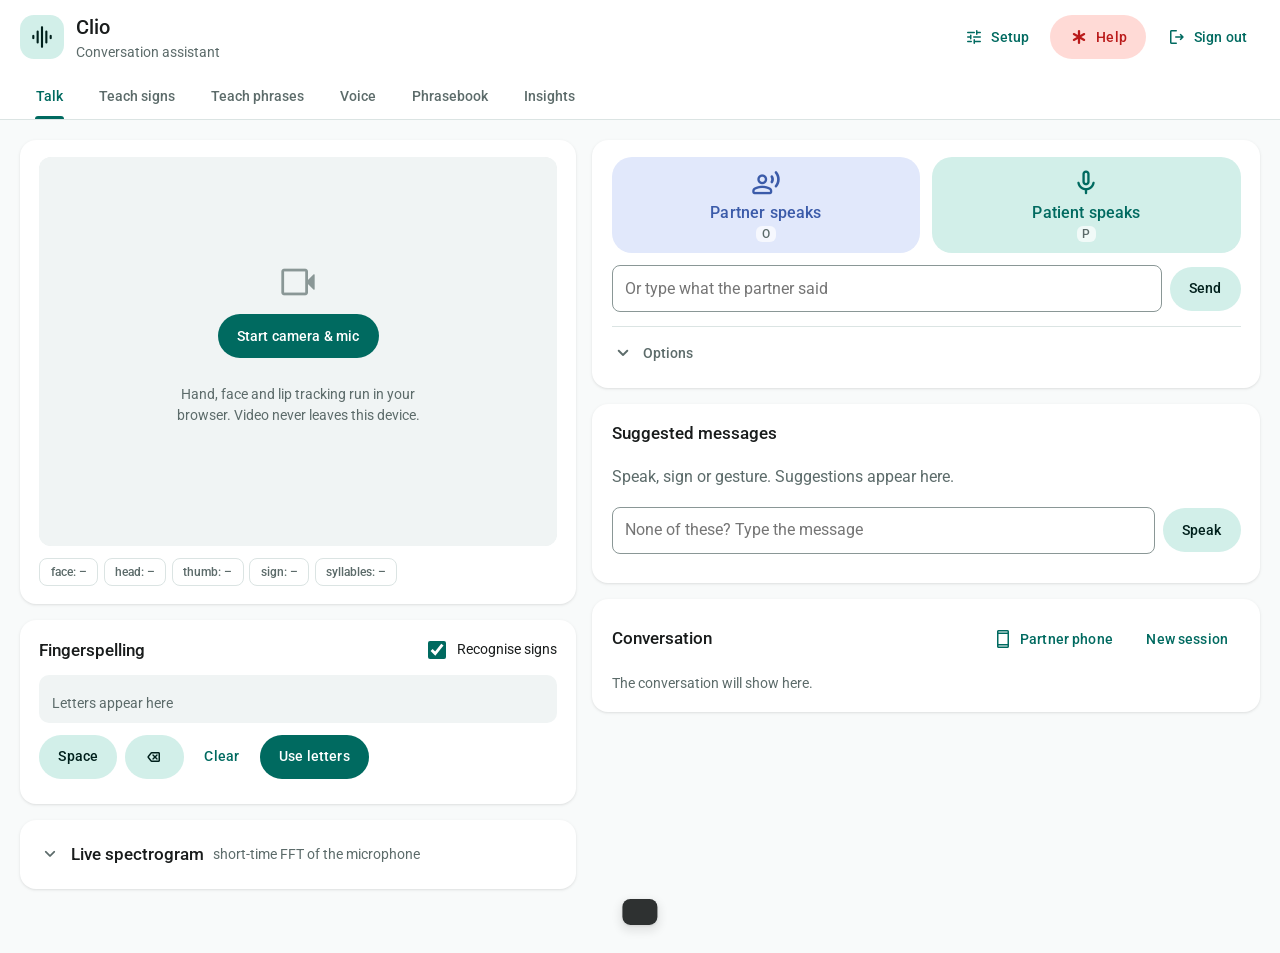
==== commit 9c6bf6ca: "Add accounts, Neon Postgres storage, guided voice intro and better matching - Login (scrypt password" ====
--- a/frontend/index.html
+++ b/frontend/index.html
@@ -23,6 +23,7 @@
     <div class="status" id="status" aria-live="polite"></div>
     <button class="btn text" id="openSetup"><span class="icon" aria-hidden="true">tune</span>Setup</button>
     <button class="btn help" id="helpBtn"><span class="icon" aria-hidden="true">emergency</span>Help</button>
+    <button class="btn text" id="signOut" title="Sign out"><span class="icon" aria-hidden="true">logout</span><span id="accountName">Sign out</span></button>
   </div>
 </header>
 
@@ -293,14 +294,14 @@
   </section>
 </main>
 
-<!-- ============================== FIRST-RUN SETUP (3 steps) -->
+<!-- ============================== FIRST-RUN SETUP (4 steps) -->
 <dialog id="setup" aria-labelledby="setupTitle">
   <form method="dialog" id="setupForm">
-    <div class="steps" aria-hidden="true"><i class="on"></i><i></i><i></i></div>
+    <div class="steps" aria-hidden="true"><i class="on"></i><i></i><i></i><i></i></div>
 
     <div class="step" data-step="0">
       <h2 id="setupTitle">Welcome to Clio</h2>
-      <p class="hint">Three quick choices and you're ready to talk. You can change them later under Setup.</p>
+      <p class="hint">Four quick steps and you're ready to talk. You can change them later under Setup.</p>
       <label class="field">What should we call you?
         <input id="sName" placeholder="Your name (optional)" autocomplete="given-name">
       </label>
@@ -324,6 +325,25 @@
     </div>
 
     <div class="step" data-step="2" hidden>
+      <h2>Let Clio learn your voice</h2>
+      <p class="hint">About a minute. Clio learns how <em>you</em> say things, so it does not matter if speech is unclear.</p>
+      <div class="intro-part">
+        <p class="label">1. Tell us about yourself <small>(optional)</small></p>
+        <p class="hint">Your name, who you live with, where you live. Clio learns your voice and suggests phrases with the names you say.</p>
+        <button type="button" class="btn tonal rec" id="introAbout" aria-pressed="false"><span class="icon" aria-hidden="true">mic</span><span>Record</span></button>
+        <span class="hint" id="introAboutState"></span>
+      </div>
+      <div class="intro-part">
+        <p class="label">2. Say each word, with a short pause after each</p>
+        <div class="intro-words" id="introWords"></div>
+        <button type="button" class="btn tonal rec" id="introWordsRec" aria-pressed="false"><span class="icon" aria-hidden="true">mic</span><span>Record</span></button>
+        <span class="hint" id="introWordsState"></span>
+      </div>
+      <div class="row wrap"><button type="button" class="btn filled" id="introSave" disabled>Save my voice</button></div>
+      <div id="introResult" class="intro-result" aria-live="polite"></div>
+    </div>
+
+    <div class="step" data-step="3" hidden>
       <h2>Choose a voice</h2>
       <p class="hint">This is the voice Clio speaks with.</p>
       <div class="tiles" role="radiogroup" aria-label="Voice">
--- a/frontend/styles.css
+++ b/frontend/styles.css
@@ -261,3 +261,12 @@
 
 /* auto-scan: make the moving highlight easy to follow */
 .candidates.scanning .cand.selected { box-shadow: 0 0 0 4px var(--accent-container); }
+
+/* ---- guided voice intro (setup step 3) */
+.intro-part { margin-top: 1rem; display: flex; flex-wrap: wrap; align-items: center; gap: .5rem; }
+.intro-part > p { flex-basis: 100%; margin: 0; }
+.intro-words { flex-basis: 100%; display: flex; flex-wrap: wrap; gap: .4rem; }
+.intro-words span { padding: .45rem .9rem; border-radius: 999px; background: var(--surface-2, #eef1f6); font-size: 1.1rem; font-weight: 500; }
+.btn.rec[aria-pressed="true"] { background: #b3261e; color: #fff; }
+.intro-result { margin-top: .75rem; display: flex; flex-direction: column; gap: .5rem; }
+.intro-result .row { margin-top: 0; }
